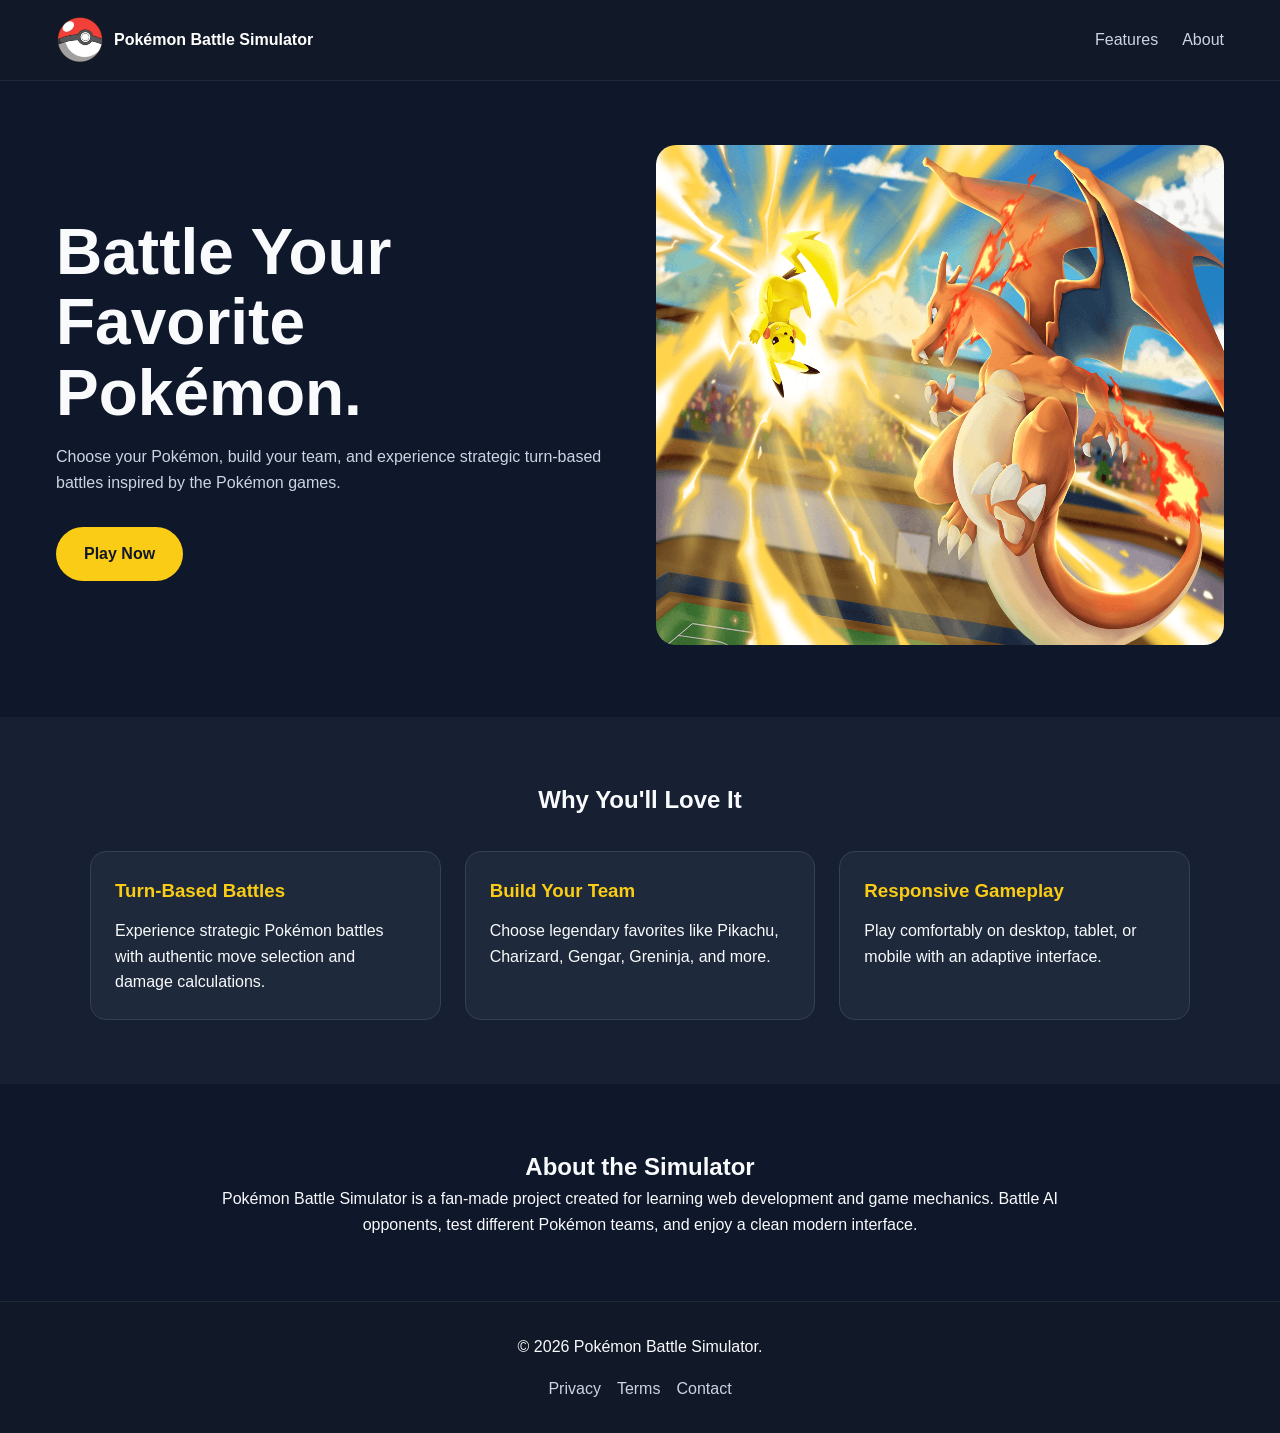
==== index.html @ e66acd3e "add home/index page with header,hero,feaures,footer,css" ====
<!DOCTYPE html>
<html lang="en">
<head>
    <!-- Basic SEO -->
    <meta charset="UTF-8">
    <meta name="viewport" content="width=device-width, initial-scale=1.0">

    <title>Pokémon Battle Simulator | Battle with Your Favorite Pokémon</title>

    <meta name="description"
        content="Battle your favorite Pokémon in an exciting Pokémon Battle Simulator. Choose your team, use unique moves, and become the ultimate trainer.">

    <meta name="keywords"
        content="Pokemon Battle Simulator, Pokemon Game, Battle Simulator, Pikachu, Charizard, Gengar, Greninja">

    <meta name="author" content="Pokémon Battle Simulator">

    <!-- Open Graph -->
    <meta property="og:title" content="Pokémon Battle Simulator">
    <meta property="og:description" content="Battle Pokémon in a fun and responsive battle simulator.">
    <meta property="og:image" content="images/hero-battle.webp">
    <meta property="og:type" content="website">

    <!-- Favicon -->
    <link rel="icon" href="images/favicon.webp" type="image/webp">

    <style>
        /* ---------- RESET ---------- */

*{
    margin:0;
    padding:0;
    box-sizing:border-box;
}

html{
    scroll-behavior:smooth;
}

body{
    font-family:Arial, Helvetica, sans-serif;
    background:#0F172A;
    color:#F8FAFC;
    line-height:1.6;
}

/* ---------- ACCESSIBILITY ---------- */

.skip-link{
    position:absolute;
    left:-999px;
    top:10px;
    background:#FACC15;
    color:#000;
    padding:10px 18px;
    border-radius:6px;
}

.skip-link:focus{
    left:10px;
}

/* ---------- HEADER ---------- */

.header{
    position:sticky;
    top:0;
    background:#111827;
    z-index:999;
    border-bottom:1px solid #1F2937;
}

.navbar{
    max-width:1200px;
    margin:auto;
    display:flex;
    justify-content:space-between;
    align-items:center;
    padding:1rem;
}

.logo{
    display:flex;
    align-items:center;
    gap:10px;
    color:white;
    text-decoration:none;
    font-weight:bold;
}

.logo img{
    border-radius:50%;
}

.nav-links{
    display:flex;
    gap:1.5rem;
    list-style:none;
}

.nav-links a{
    color:#CBD5E1;
    text-decoration:none;
}

.nav-links a:hover,
.nav-links a:focus{
    color:#FACC15;
}

/* ---------- HERO ---------- */

.hero{
    max-width:1200px;
    margin:auto;
    padding:4rem 1rem;
    display:grid;
    grid-template-columns:repeat(auto-fit,minmax(280px,1fr));
    align-items:center;
    gap:2rem;
}

.hero h1{
    font-size:clamp(2.3rem,6vw,4rem);
    line-height:1.1;
    margin-bottom:1rem;
}

.hero p{
    color:#CBD5E1;
    margin-bottom:2rem;
}

.hero img{
    width:100%;
    border-radius:20px;
}

/* ---------- BUTTON ---------- */

.cta-btn{
    display:inline-block;
    background:#FACC15;
    color:#111827;
    padding:14px 28px;
    border-radius:999px;
    text-decoration:none;
    font-weight:bold;
    transition:.25s;
}

.cta-btn:hover,
.cta-btn:focus{
    transform:translateY(-3px);
}

.secondary{
    background:#2563EB;
    color:white;
}

/* ---------- FEATURES ---------- */

.features{
    background:#172033;
    padding:4rem 1rem;
}

.features h2{
    text-align:center;
    margin-bottom:2rem;
}

.feature-grid{
    max-width:1100px;
    margin:auto;
    display:grid;
    grid-template-columns:repeat(auto-fit,minmax(240px,1fr));
    gap:1.5rem;
}

.card{
    background:#1E293B;
    padding:1.5rem;
    border-radius:16px;
    border:1px solid #334155;
}

.card h3{
    color:#FACC15;
    margin-bottom:.75rem;
}

/* ---------- ABOUT ---------- */

.about{
    max-width:900px;
    margin:auto;
    padding:4rem 1rem;
    text-align:center;
}


/* ---------- FOOTER ---------- */

.footer{
    padding:2rem 1rem;
    background:#111827;
    text-align:center;
    border-top:1px solid #1F2937;
}

.footer nav{
    margin-top:1rem;
    display:flex;
    justify-content:center;
    flex-wrap:wrap;
    gap:1rem;
}

.footer a{
    color:#CBD5E1;
    text-decoration:none;
}

.footer a:hover,
.footer a:focus{
    color:#FACC15;
}

/* ---------- MOBILE ---------- */

@media(max-width:768px){

    .navbar{
        flex-direction:column;
        gap:1rem;
    }

    .nav-links{
        gap:1rem;
    }

    .hero{
        padding-top:2rem;
        text-align:center;
    }

    .hero-image{
        order:-1;
    }

}
</style>
</head>

<body>

    <!-- Skip Link -->
    <a class="skip-link" href="#main-content">Skip to main content</a>

    <!-- Header -->
    <header class="header">
        <nav class="navbar" aria-label="Main Navigation">
            <a href="#" class="logo">
                <img src="img/logo.webp"
                    alt="Pokémon Battle Simulator logo"
                    width="48"
                    height="48">
                <span>Pokémon Battle Simulator</span>
            </a>

            <ul class="nav-links">
                <li><a href="#features">Features</a></li>
                <li><a href="#about">About</a></li>
            </ul>
        </nav>
    </header>

    <!-- Main -->
    <main id="main-content">

        <!-- Hero Section -->
        <section class="hero">

            <div class="hero-text">

                <h1>Battle Your Favorite Pokémon.</h1>

                <p>
                    Choose your Pokémon, build your team, and experience strategic turn-based battles inspired by the Pokémon games.
                </p>

                <a href="test.html" class="cta-btn" aria-label="Start playing Pokémon Battle Simulator">
                    Play Now
                </a>

            </div>

            <div class="hero-image">
                <img src="img/hero.webp"
                    alt="Pikachu battling Charizard in a Pokémon arena"
                    width="600"
                    height="500">
            </div>

        </section>

        <!-- Features -->
        <section id="features" class="features">

            <h2>Why You'll Love It</h2>

            <div class="feature-grid">

                <article class="card">
                    <h3>Turn-Based Battles</h3>
                    <p>Experience strategic Pokémon battles with authentic move selection and damage calculations.</p>
                </article>

                <article class="card">
                    <h3>Build Your Team</h3>
                    <p>Choose legendary favorites like Pikachu, Charizard, Gengar, Greninja, and more.</p>
                </article>

                <article class="card">
                    <h3>Responsive Gameplay</h3>
                    <p>Play comfortably on desktop, tablet, or mobile with an adaptive interface.</p>
                </article>

            </div>

        </section>

        <!-- About -->
        <section id="about" class="about">

            <h2>About the Simulator</h2>

            <p>
                Pokémon Battle Simulator is a fan-made project created for learning web development and game mechanics.
                Battle AI opponents, test different Pokémon teams, and enjoy a clean modern interface.
            </p>

        </section>


    </main>

    <!-- Footer -->
    <footer class="footer">

        <p>&copy; 2026 Pokémon Battle Simulator.</p>

        <nav aria-label="Footer Navigation">
            <a href="#">Privacy</a>
            <a href="#">Terms</a>
            <a href="#">Contact</a>
        </nav>

    </footer>

</body>
</html>
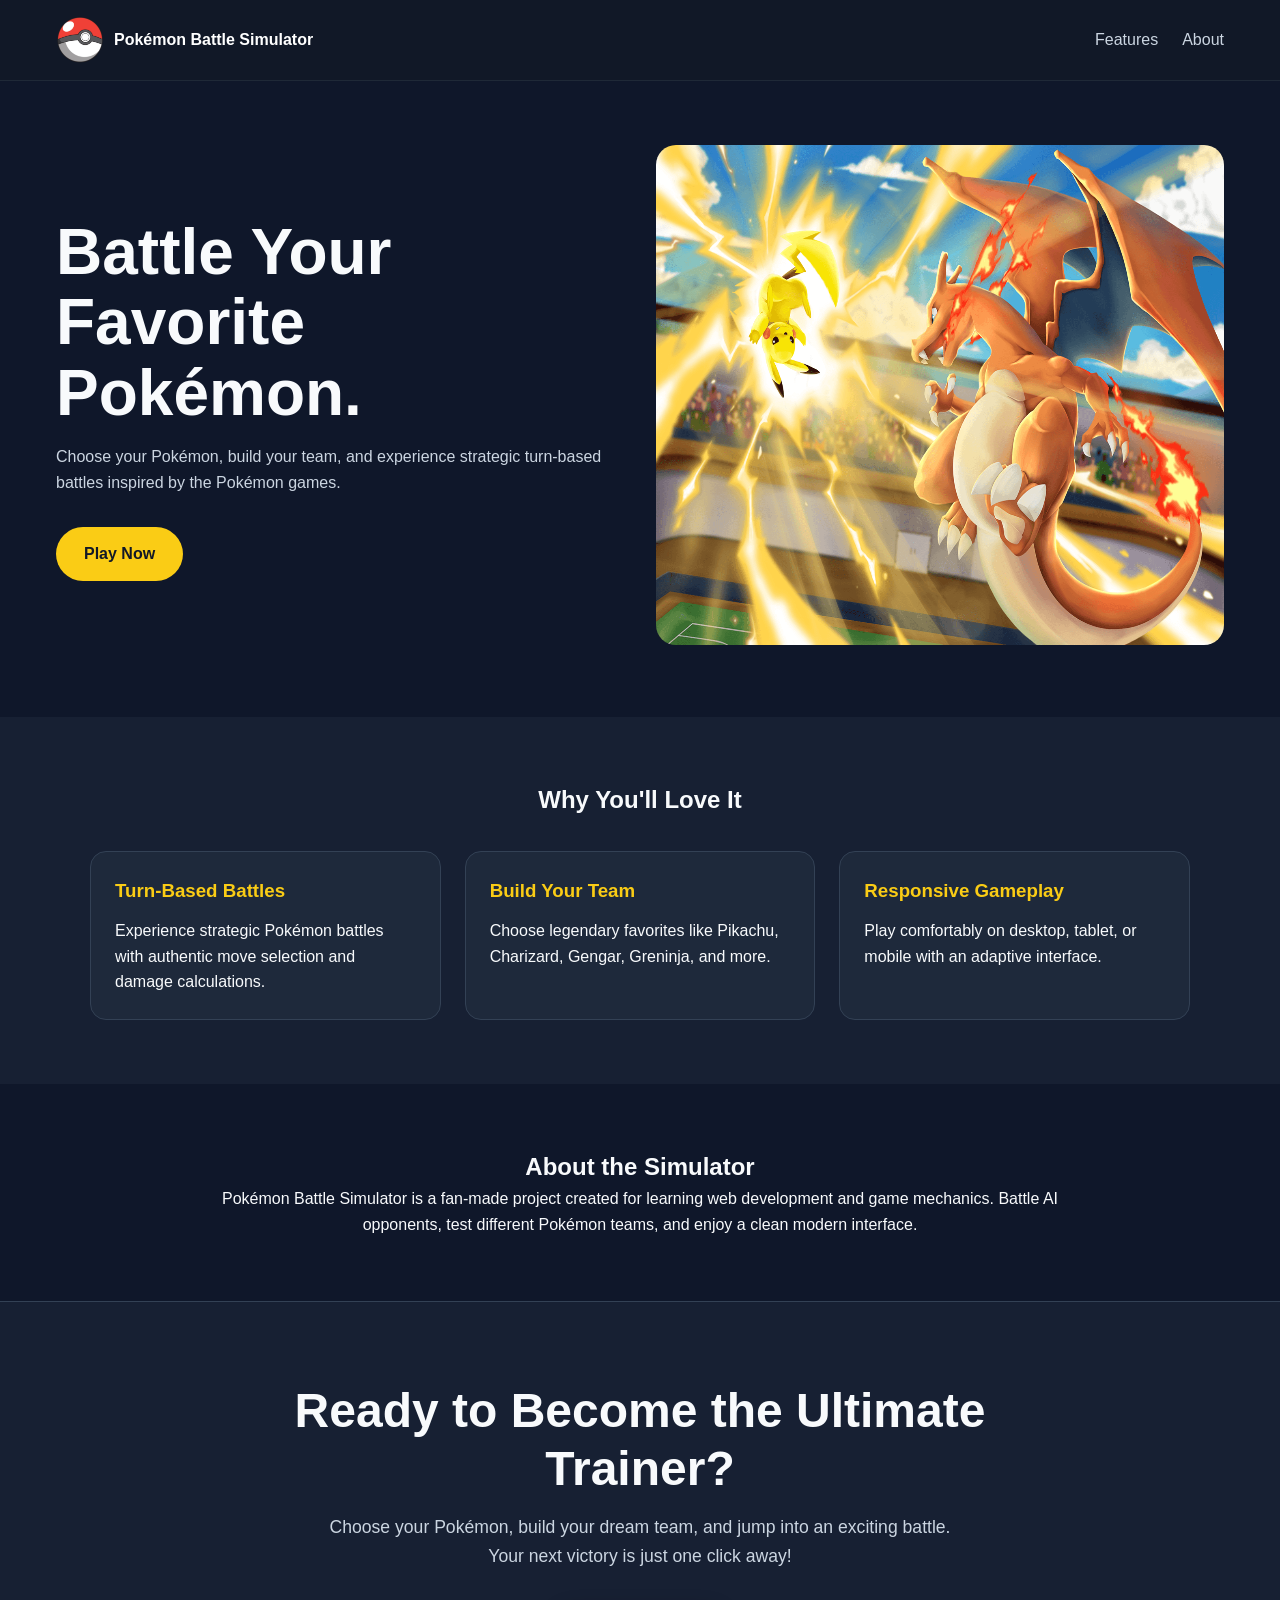
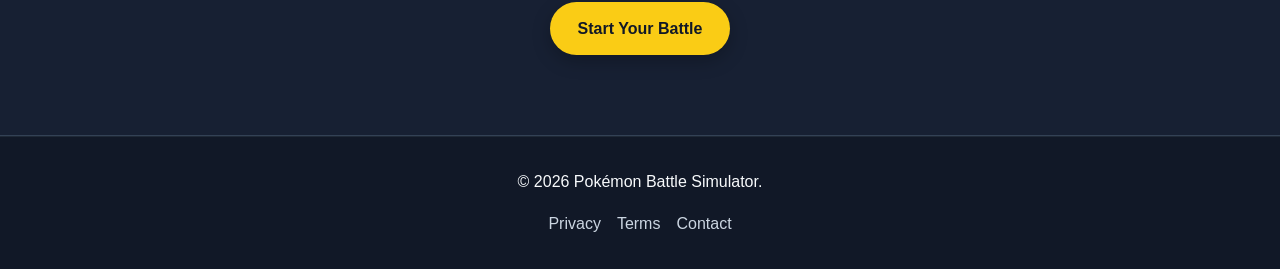
==== commit 07cd92f5: "add cta section" ====
--- a/index.html
+++ b/index.html
@@ -154,11 +154,6 @@
     transform:translateY(-3px);
 }
 
-.secondary{
-    background:#2563EB;
-    color:white;
-}
-
 /* ---------- FEATURES ---------- */
 
 .features{
@@ -200,6 +195,47 @@
     text-align:center;
 }
 
+/* ---------- CTA SECTION ---------- */
+
+.cta-section{
+    padding:5rem 1rem;
+    background:#172033;
+    text-align:center;
+    border-top:1px solid #334155;
+    border-bottom:1px solid #334155;
+}
+
+.cta-content{
+    max-width:800px;
+    margin:auto;
+}
+
+.cta-content h2{
+    font-size:clamp(2rem,5vw,3rem);
+    line-height:1.2;
+    margin-bottom:1rem;
+    color:#F8FAFC;
+}
+
+.cta-content p{
+    max-width:650px;
+    margin:0 auto 2rem;
+    color:#CBD5E1;
+    font-size:1.1rem;
+}
+
+.cta-play{
+    background:#FACC15;
+    color:#111827;
+    box-shadow:0 6px 18px rgba(0,0,0,.25);
+}
+
+.cta-play:hover,
+.cta-play:focus{
+    background:#FDE047;
+    transform:translateY(-3px);
+    box-shadow:0 10px 22px rgba(0,0,0,.35);
+}
 
 /* ---------- FOOTER ---------- */
 
@@ -347,6 +383,25 @@
 
     </main>
 
+    <!-- CTA Section -->
+<section class="cta-section" aria-labelledby="cta-title">
+
+    <div class="cta-content">
+
+        <h2 id="cta-title">Ready to Become the Ultimate Trainer?</h2>
+
+        <p>
+            Choose your Pokémon, build your dream team, and jump into an exciting battle.
+            Your next victory is just one click away!
+        </p>
+
+        <a href="test.html" class="cta-btn cta-play">
+            Start Your Battle
+        </a>
+
+    </div>
+
+</section>
     <!-- Footer -->
     <footer class="footer">
 
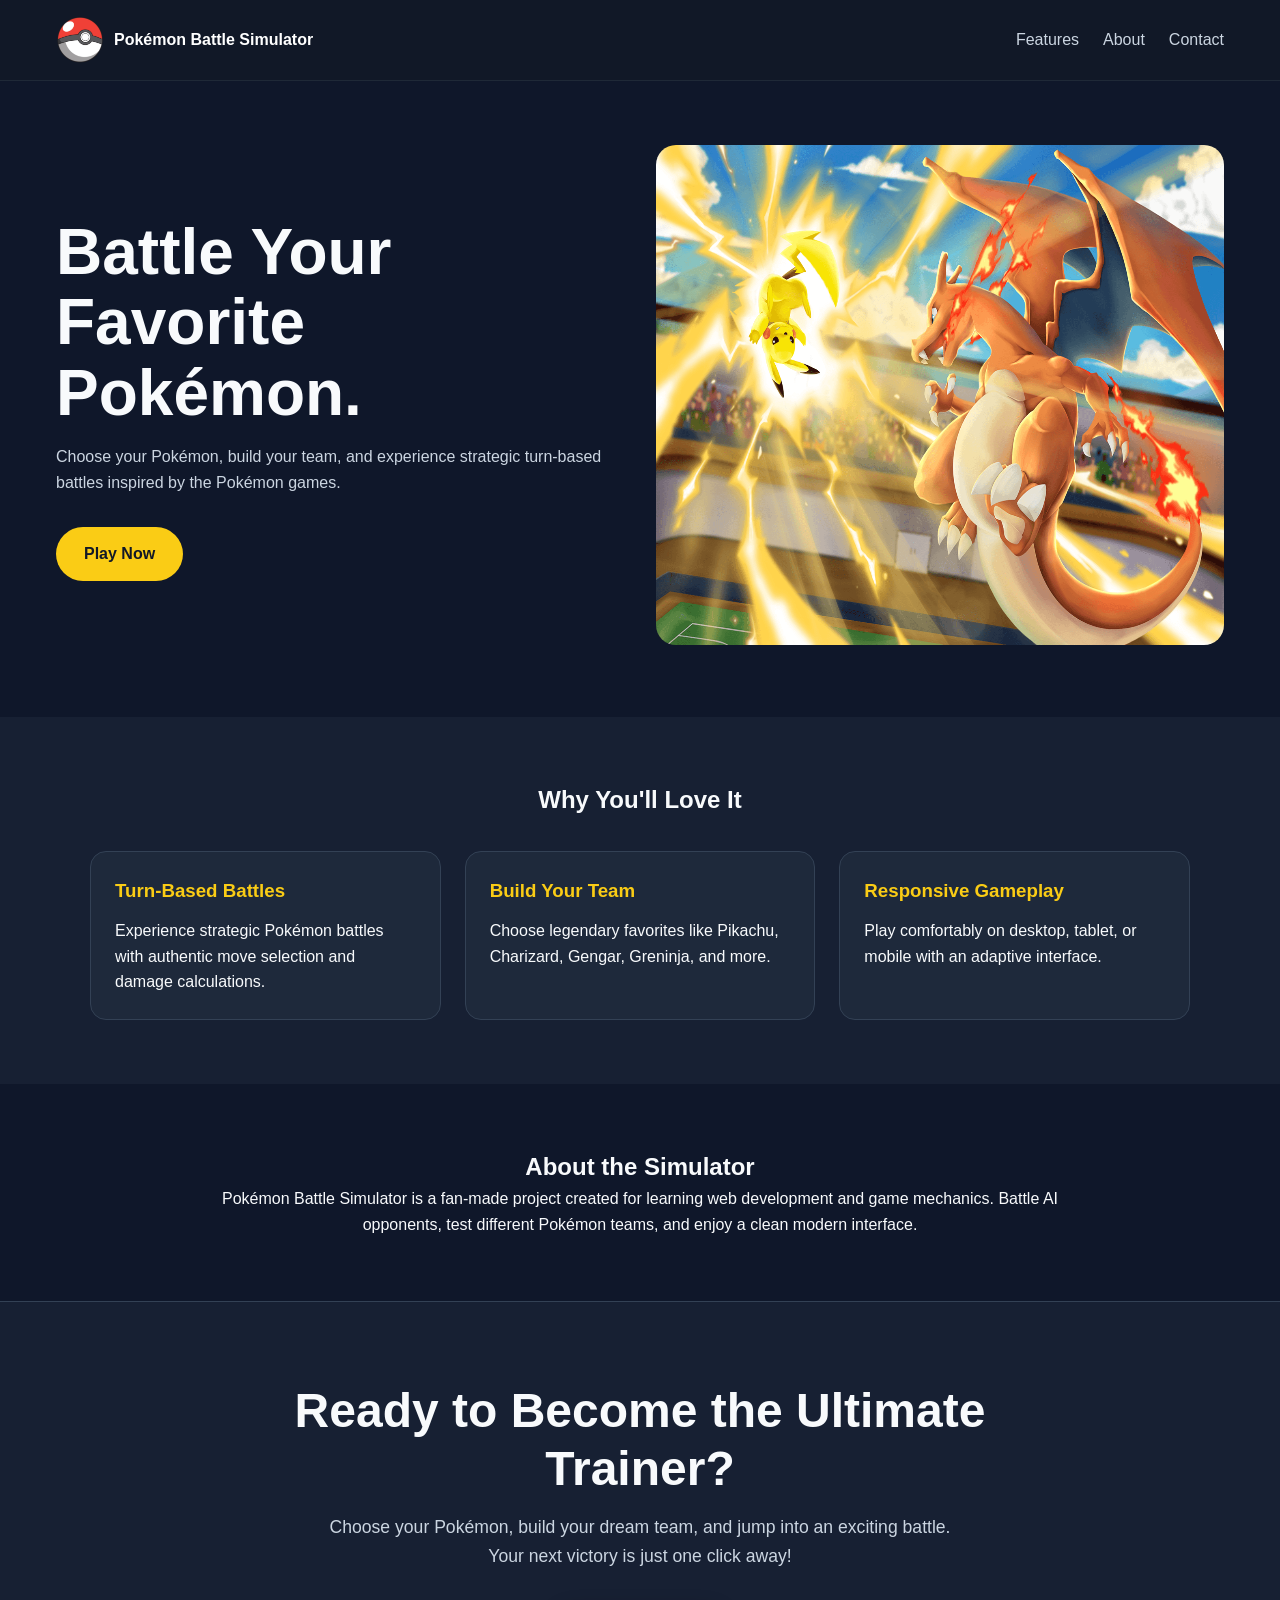
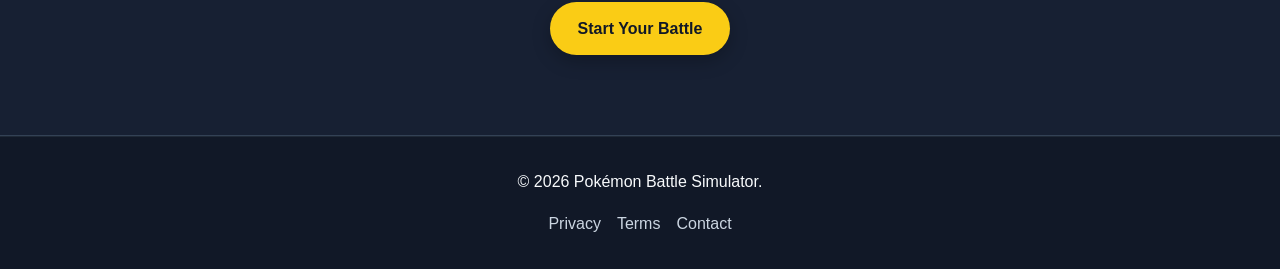
==== commit ab3f0153: "add style.css, logo img, link for contact page in home page, header, body and footer in contact page" ====
--- a/index.html
+++ b/index.html
@@ -309,6 +309,7 @@
             <ul class="nav-links">
                 <li><a href="#features">Features</a></li>
                 <li><a href="#about">About</a></li>
+                <li><a href="contact.html">Contact</a></li>
             </ul>
         </nav>
     </header>
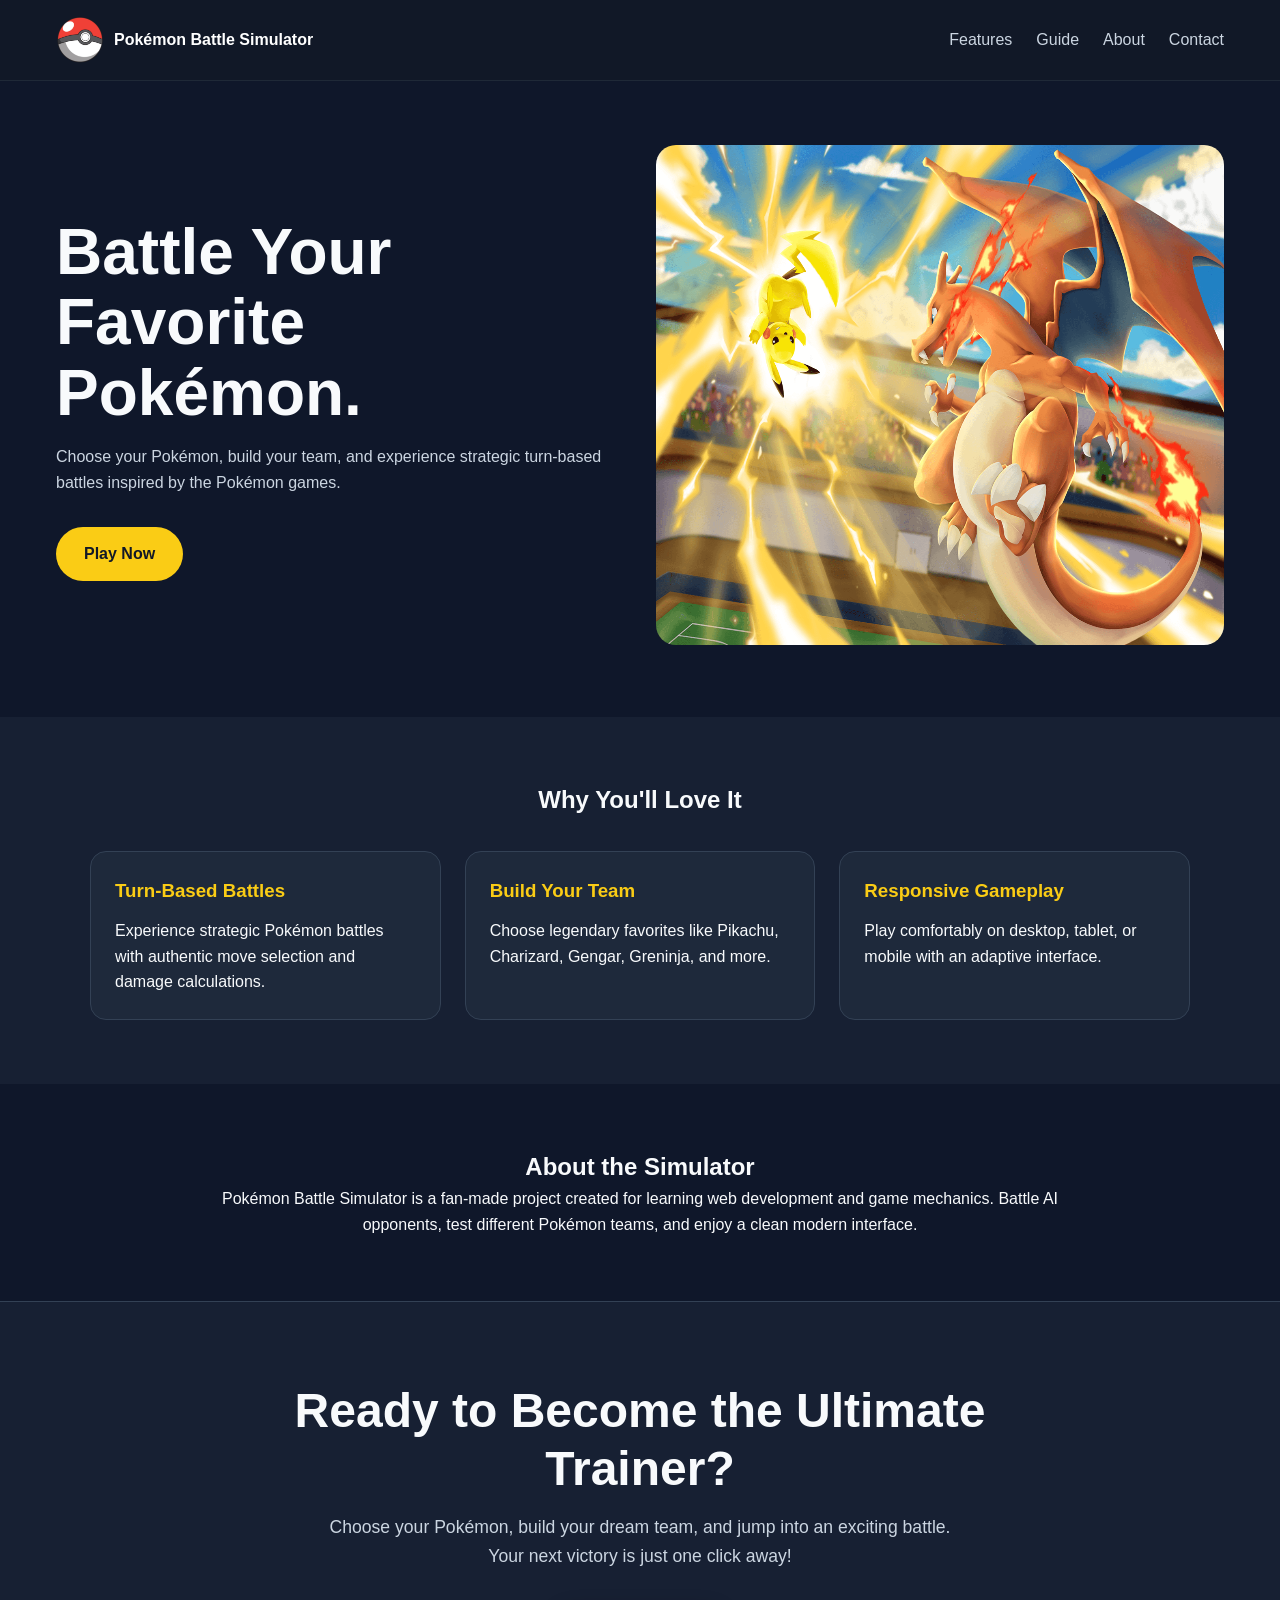
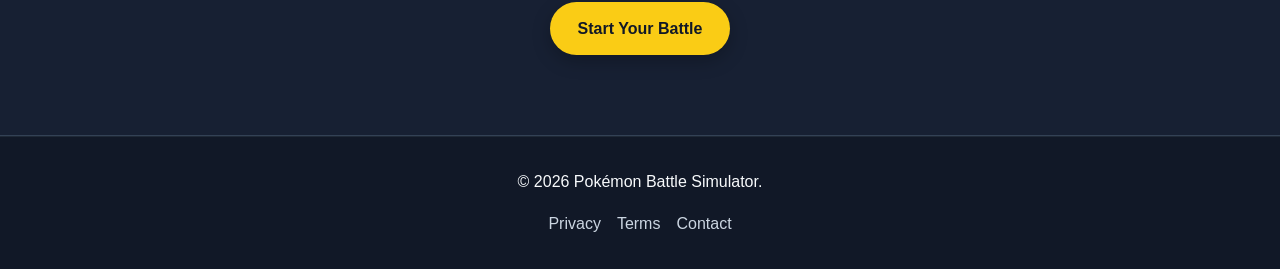
==== commit 8b0da35d: "add favicon in all pages, new img, about page skills cards" ====
--- a/index.html
+++ b/index.html
@@ -22,7 +22,7 @@
     <meta property="og:type" content="website">
 
     <!-- Favicon -->
-    <link rel="icon" href="images/favicon.webp" type="image/webp">
+    <link rel="icon" href="img/logo.webp" type="image/webp">
 
     <style>
         /* ---------- RESET ---------- */
@@ -308,7 +308,8 @@
 
             <ul class="nav-links">
                 <li><a href="#features">Features</a></li>
-                <li><a href="#about">About</a></li>
+                <li><a href="#about">Guide</a></li>
+                <li><a href="about.html">About</a></li>
                 <li><a href="contact.html">Contact</a></li>
             </ul>
         </nav>
